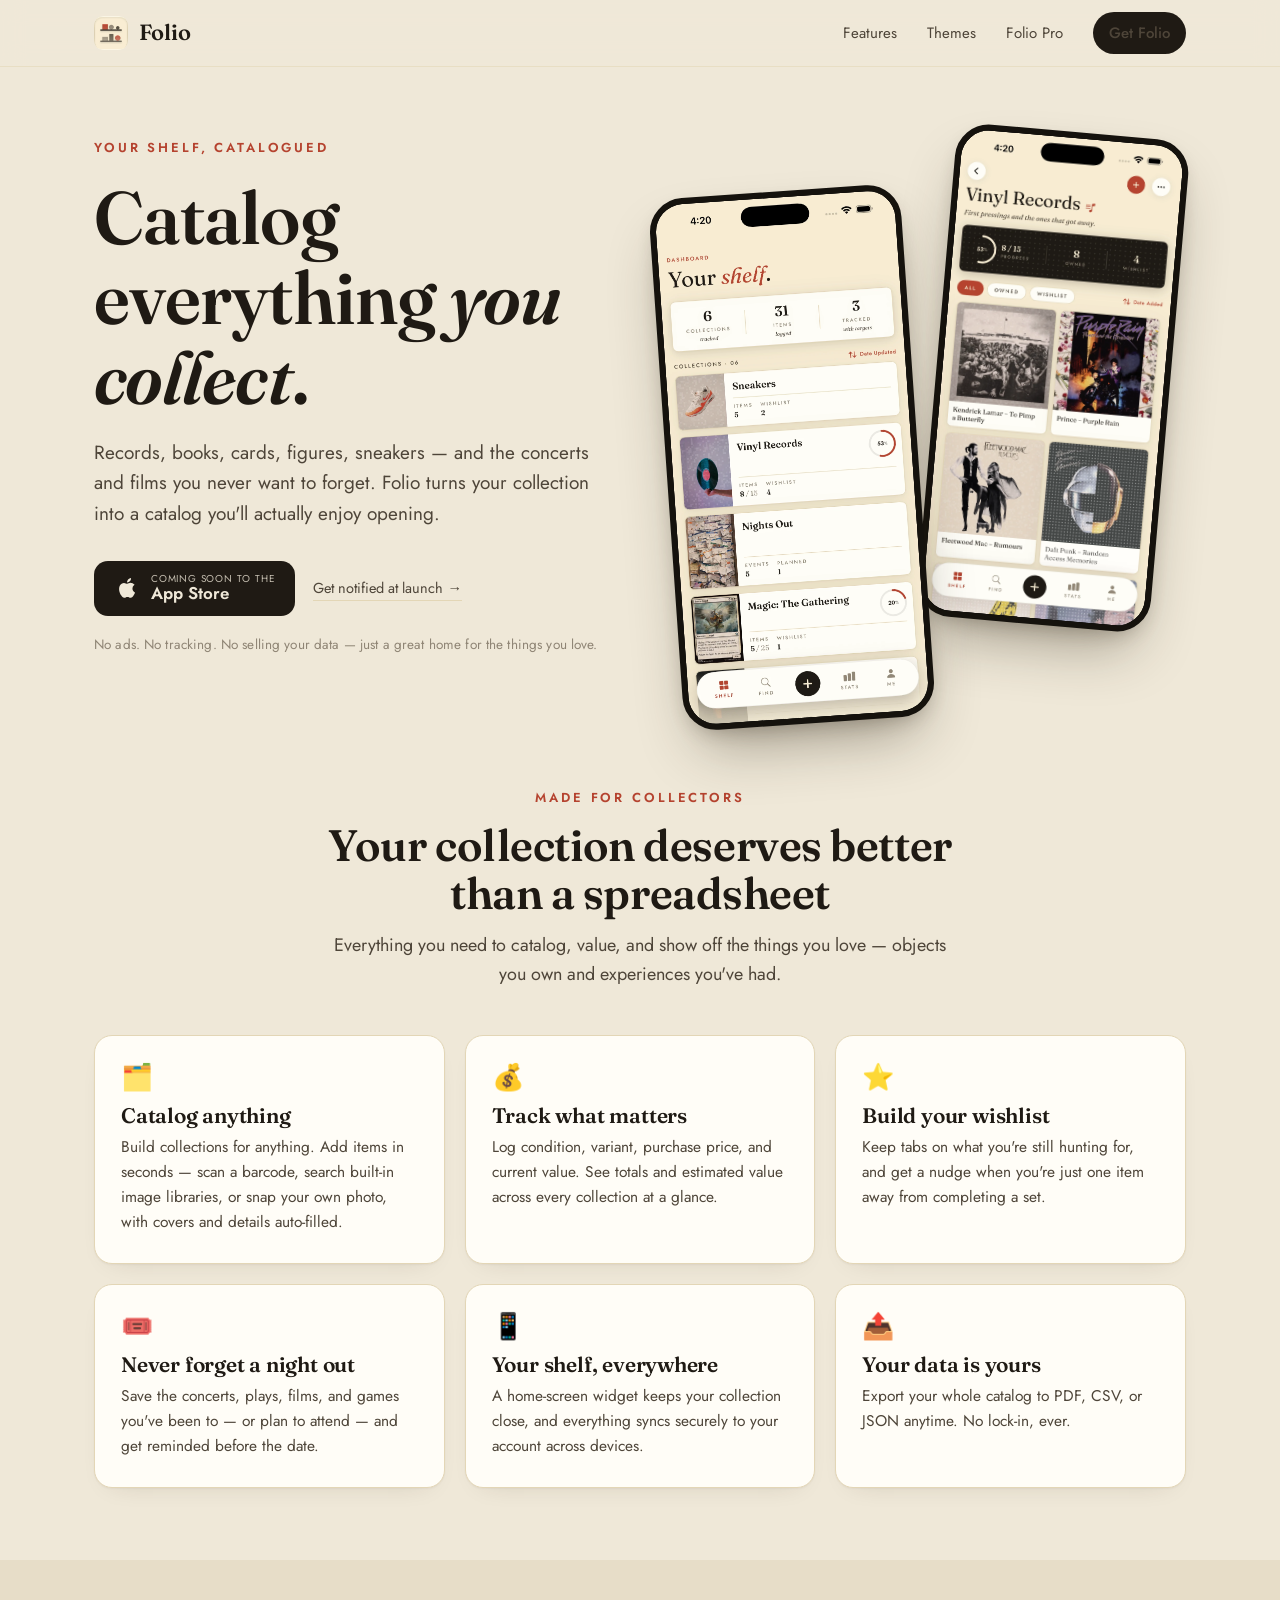
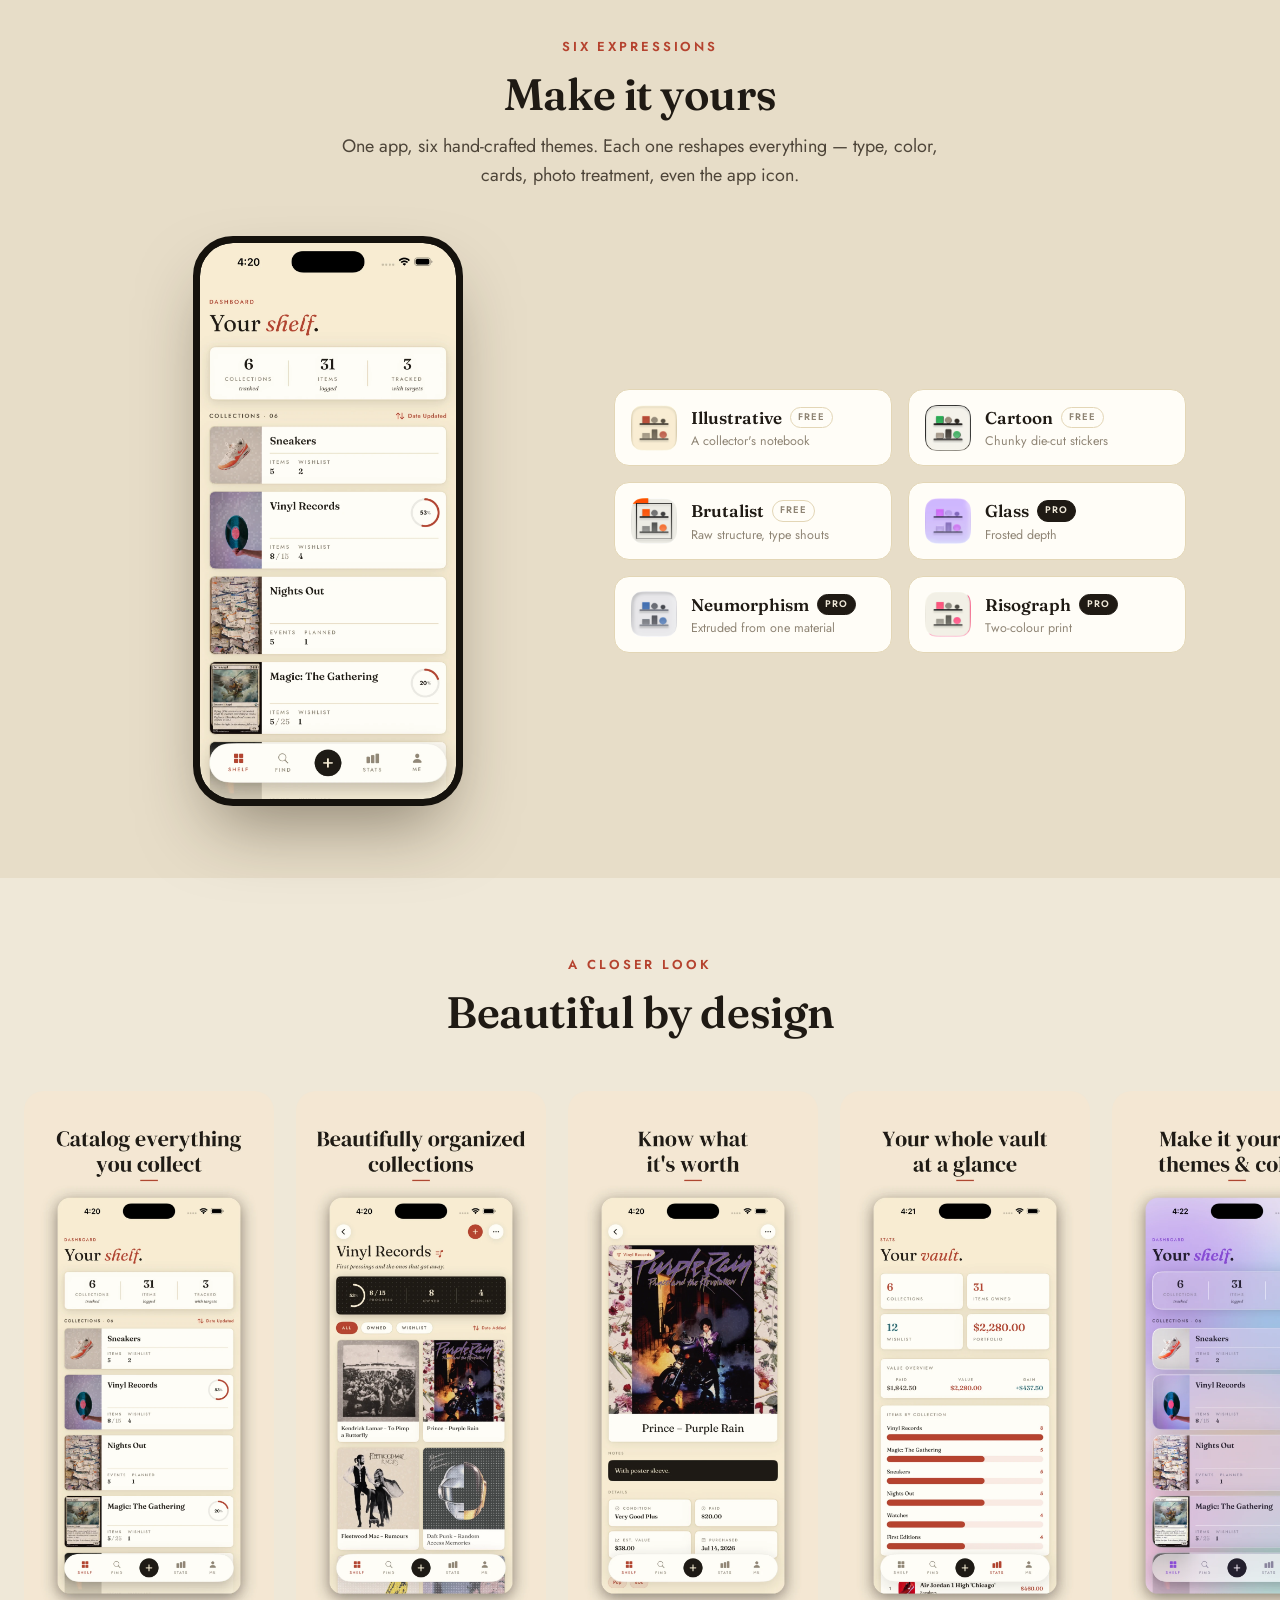
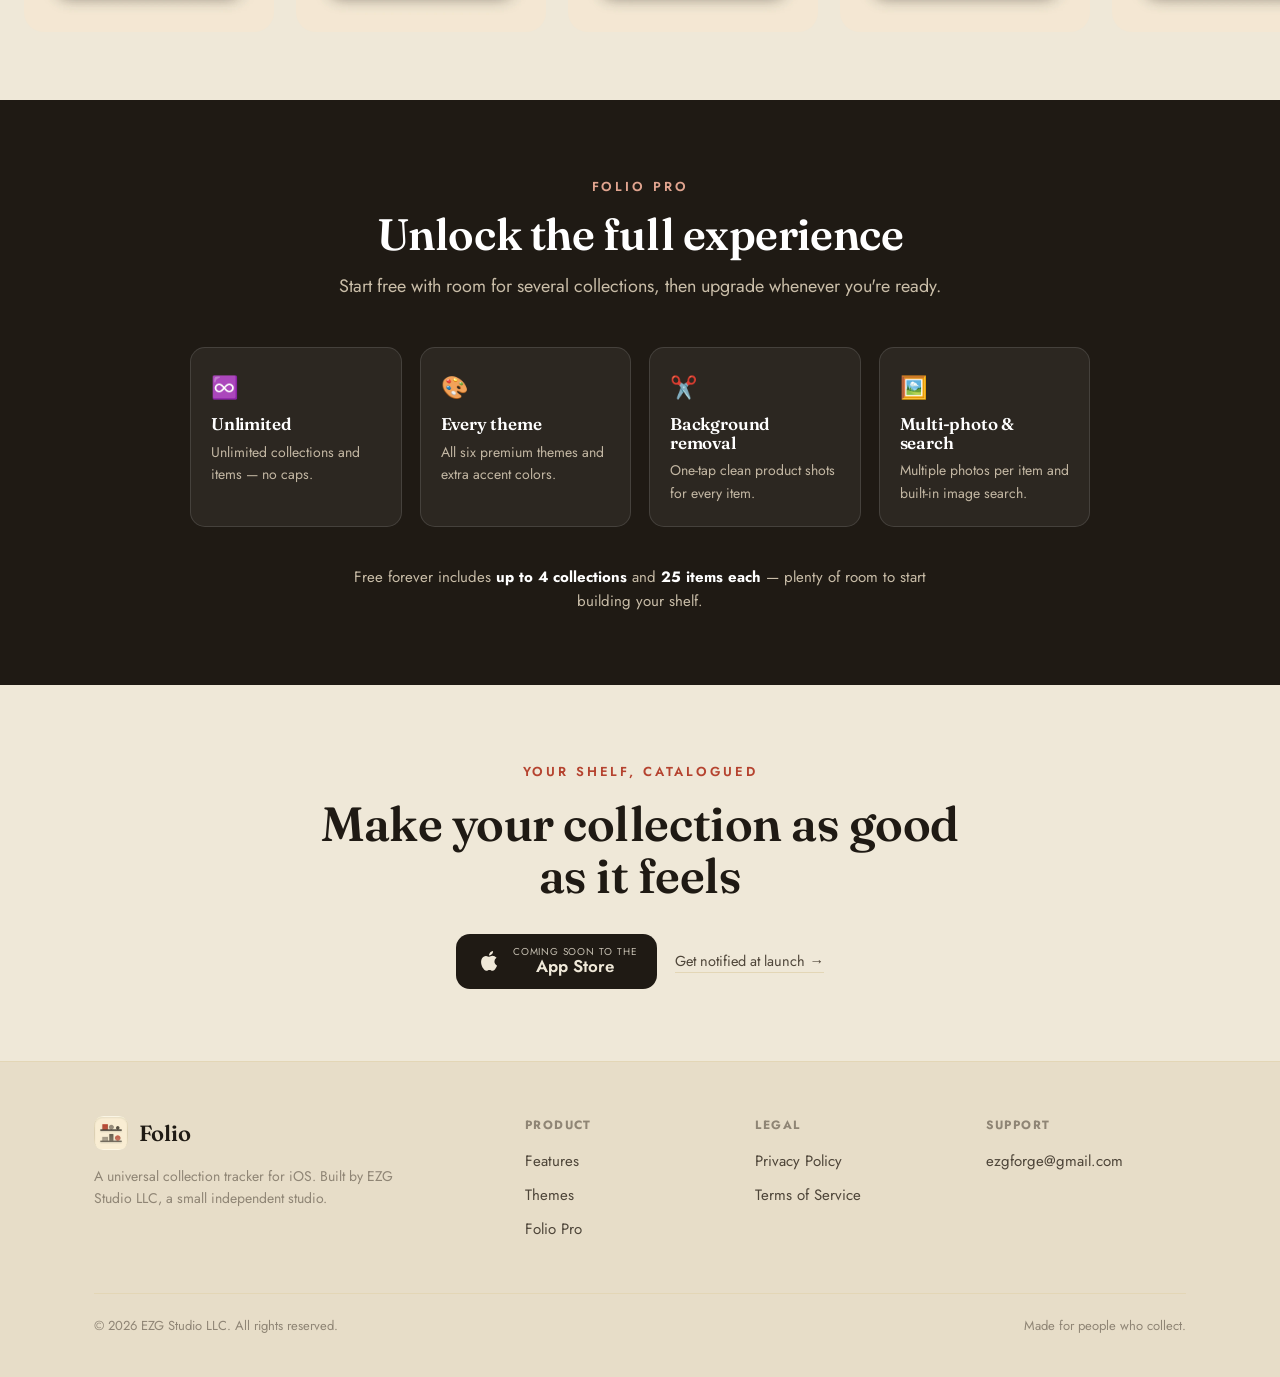
==== folio/index.html @ 806b1336 "Move Folio site into hub under /folio/ Consolidate Folio's landing + legal pages into the studio rep" ====
<!DOCTYPE html>
<html lang="en">
<head>
<meta charset="UTF-8">
<meta name="viewport" content="width=device-width, initial-scale=1.0">
<title>Folio — Catalog everything you collect</title>
<meta name="description" content="Folio is the beautiful way to catalog everything you collect — records, books, cards, figures, sneakers, and the nights out you never want to forget. Track value, build wishlists, and theme your whole shelf.">
<link rel="canonical" href="https://ezgstudio.github.io/folio/">

<!-- Social / Open Graph -->
<meta property="og:type" content="website">
<meta property="og:title" content="Folio — Catalog everything you collect">
<meta property="og:description" content="The beautiful way to catalog everything you collect. Track value, build wishlists, and theme your whole shelf across six hand-crafted looks.">
<meta property="og:image" content="https://ezgstudio.github.io/folio/assets/social.webp">
<meta property="og:url" content="https://ezgstudio.github.io/folio/">
<meta name="twitter:card" content="summary_large_image">

<link rel="apple-touch-icon" href="assets/apple-touch-icon.png">
<link rel="icon" type="image/png" sizes="32x32" href="assets/favicon-32.png">
<link rel="icon" type="image/png" sizes="16x16" href="assets/favicon-16.png">

<link rel="preconnect" href="https://fonts.googleapis.com">
<link rel="preconnect" href="https://fonts.gstatic.com" crossorigin>
<link href="https://fonts.googleapis.com/css2?family=Fraunces:ital,opsz,wght@0,9..144,400..700;1,9..144,400..600&family=Jost:wght@400;500;600&display=swap" rel="stylesheet">

<style>
  :root{
    --bg:#efe8d8;          /* warm paper */
    --bg-deep:#e7ddc8;
    --card:#fffdf7;        /* card surface */
    --ink:#1f1a14;         /* primary text */
    --mid:#4e4539;         /* secondary text */
    --mute:#8f8575;        /* muted labels */
    --line:#e3d6b6;        /* hairlines/borders */
    --rust:#b5432f;        /* signature accent */
    --rust-deep:#95331f;
    --radius:18px;
    --maxw:1140px;
  }
  *{box-sizing:border-box;}
  html{scroll-behavior:smooth;}
  body{
    margin:0; background:var(--bg); color:var(--ink);
    font-family:"Jost","Helvetica Neue",Arial,sans-serif;
    font-size:17px; line-height:1.6; -webkit-font-smoothing:antialiased;
    overflow-x:hidden;
  }
  h1,h2,h3{font-family:"Fraunces",Georgia,serif; font-weight:600; line-height:1.08; letter-spacing:-.01em; margin:0;}
  a{color:inherit;}
  img{max-width:100%; height:auto; display:block;}
  .wrap{max-width:var(--maxw); margin:0 auto; padding:0 24px;}
  .eyebrow{font-size:13px; font-weight:600; letter-spacing:.22em; text-transform:uppercase; color:var(--rust);}
  .serif-i{font-style:italic;}

  /* ---------- Nav ---------- */
  nav{
    position:sticky; top:0; z-index:50;
    background:rgba(239,232,216,.82); backdrop-filter:blur(12px);
    border-bottom:1px solid rgba(227,214,182,.6);
  }
  .nav-in{display:flex; align-items:center; justify-content:space-between; height:66px;}
  .brand{display:flex; align-items:center; gap:11px; font-family:"Fraunces",serif; font-weight:600; font-size:22px; text-decoration:none;}
  .brand img{width:34px; height:34px; border-radius:9px;}
  .nav-links{display:flex; align-items:center; gap:30px;}
  .nav-links a{font-size:15px; text-decoration:none; color:var(--mid); transition:color .15s;}
  .nav-links a:hover{color:var(--ink);}
  .nav-cta{
    font-family:"Jost",sans-serif; font-size:14px; font-weight:500;
    background:var(--ink); color:var(--bg); padding:9px 16px; border-radius:100px;
    text-decoration:none; white-space:nowrap;
  }
  .nav-cta:hover{background:var(--rust);}
  @media(max-width:720px){ .nav-links a:not(.nav-cta){display:none;} }

  /* ---------- Hero ---------- */
  .hero{padding:64px 0 40px; position:relative;}
  .hero-grid{display:grid; grid-template-columns:1fr 1fr; gap:40px; align-items:center;}
  .hero h1{font-size:clamp(44px,6.2vw,74px); margin:18px 0 0;}
  .hero p.lede{font-size:19px; color:var(--mid); max-width:30em; margin:20px 0 0;}
  .cta-row{display:flex; align-items:center; gap:18px; margin-top:32px; flex-wrap:wrap;}
  .store-badge{
    display:inline-flex; align-items:center; gap:11px; text-decoration:none;
    background:var(--ink); color:var(--bg); padding:12px 20px; border-radius:14px;
    transition:transform .15s, background .15s;
  }
  .store-badge:hover{transform:translateY(-2px); background:var(--rust-deep);}
  .store-badge svg{width:26px; height:26px; fill:currentColor;}
  .store-badge .st{display:flex; flex-direction:column; line-height:1.15;}
  .store-badge .st small{font-size:10px; letter-spacing:.08em; text-transform:uppercase; opacity:.8;}
  .store-badge .st b{font-size:17px; font-weight:600; font-family:"Jost",sans-serif;}
  .notify{font-size:14.5px; color:var(--mid); text-decoration:none; border-bottom:1px solid var(--line);}
  .notify:hover{color:var(--rust); border-color:var(--rust);}
  .micro{margin-top:18px; font-size:13.5px; color:var(--mute); letter-spacing:.01em;}

  /* phones */
  .phones{position:relative; height:540px;}
  .phone{
    position:absolute; border-radius:34px; overflow:hidden;
    background:#000; border:6px solid #15120d;
    box-shadow:0 30px 60px -18px rgba(47,37,22,.45), 0 8px 20px -8px rgba(47,37,22,.3);
  }
  .phone img{border-radius:28px;}
  .phone.back{width:234px; right:16px; top:0; transform:rotate(5deg);}
  .phone.front{width:252px; left:6px; top:60px; transform:rotate(-4deg); z-index:2;}
  @media(max-width:860px){
    .hero-grid{grid-template-columns:1fr; gap:10px;}
    .phones{height:500px; margin-top:10px;}
    .phone.back{right:50%; margin-right:-170px;}
    .phone.front{left:50%; margin-left:-150px;}
  }
  @media(max-width:460px){
    .phones{height:430px; transform:scale(.85); transform-origin:top center;}
  }

  /* ---------- Section scaffolding ---------- */
  section{padding:72px 0;}
  .sec-head{max-width:640px; margin:0 auto 46px; text-align:center;}
  .sec-head h2{font-size:clamp(30px,4.2vw,44px); margin-top:12px;}
  .sec-head p{color:var(--mid); font-size:18px; margin:14px 0 0;}

  /* feature grid */
  .features{display:grid; grid-template-columns:repeat(3,1fr); gap:20px;}
  .feat{background:var(--card); border:1px solid var(--line); border-radius:var(--radius); padding:28px 26px;
        box-shadow:0 1px 2px rgba(47,37,22,.04), 0 10px 26px -18px rgba(47,37,22,.2);}
  .feat .ico{font-size:26px; line-height:1; margin-bottom:14px;}
  .feat h3{font-size:21px;}
  .feat p{font-size:15.5px; color:var(--mid); margin:9px 0 0;}
  @media(max-width:860px){ .features{grid-template-columns:1fr 1fr;} }
  @media(max-width:560px){ .features{grid-template-columns:1fr;} }

  /* themes section */
  .themes{background:var(--bg-deep);}
  .themes-in{display:grid; grid-template-columns:0.9fr 1.1fr; gap:52px; align-items:center;}
  .video-phone{
    width:270px; margin:0 auto; border-radius:40px; overflow:hidden;
    background:#000; border:7px solid #15120d;
    box-shadow:0 34px 70px -20px rgba(47,37,22,.5);
  }
  .video-phone video{width:100%; display:block; border-radius:33px;}
  .theme-list{display:grid; grid-template-columns:1fr 1fr; gap:16px;}
  .theme-chip{display:flex; align-items:center; gap:14px; background:var(--card);
    border:1px solid var(--line); border-radius:15px; padding:14px 16px;}
  .theme-chip img{width:46px; height:46px; border-radius:11px; flex:none;}
  .theme-chip .tc-name{font-family:"Fraunces",serif; font-weight:600; font-size:17px; display:flex; align-items:center; gap:8px;}
  .theme-chip .tier{font-family:"Jost",sans-serif; font-size:9.5px; letter-spacing:.1em; text-transform:uppercase;
    padding:2px 7px; border-radius:100px; border:1px solid var(--line); color:var(--mute);}
  .theme-chip .tier.pro{background:var(--ink); color:var(--bg); border-color:var(--ink);}
  .theme-chip .tc-sub{font-size:12.5px; color:var(--mute);}
  @media(max-width:860px){ .themes-in{grid-template-columns:1fr; gap:36px;} .theme-list{max-width:520px; margin:0 auto;} }
  @media(max-width:480px){ .theme-list{grid-template-columns:1fr;} }

  /* gallery */
  .gallery{display:flex; gap:22px; overflow-x:auto; padding:8px 24px 28px;
    scroll-snap-type:x mandatory; -webkit-overflow-scrolling:touch;}
  .gallery::-webkit-scrollbar{height:8px;}
  .gallery::-webkit-scrollbar-thumb{background:var(--line); border-radius:100px;}
  .gshot{flex:0 0 auto; width:250px; scroll-snap-align:center; border-radius:20px; overflow:hidden;}
  .gshot img{width:100%;}

  /* pro */
  .pro{background:var(--ink); color:#f3ecdd;}
  .pro .sec-head h2{color:#fff;}
  .pro .sec-head p{color:#c9bda8;}
  .pro-grid{display:grid; grid-template-columns:repeat(4,1fr); gap:18px; max-width:900px; margin:0 auto;}
  .pro-item{background:rgba(255,255,255,.06); border:1px solid rgba(255,255,255,.12); border-radius:15px; padding:22px 20px;}
  .pro-item .ico{font-size:22px; margin-bottom:10px;}
  .pro-item h3{font-size:17px; color:#fff;}
  .pro-item p{font-size:14px; color:#c3b7a3; margin:7px 0 0;}
  .pro-note{text-align:center; margin:38px auto 0; max-width:40em; color:#c9bda8; font-size:15px;}
  .pro-note b{color:#fff;}
  @media(max-width:860px){ .pro-grid{grid-template-columns:1fr 1fr;} }
  @media(max-width:460px){ .pro-grid{grid-template-columns:1fr;} }

  /* final cta */
  .final{text-align:center;}
  .final h2{font-size:clamp(30px,4.6vw,48px); max-width:14em; margin:0 auto;}
  .final .cta-row{justify-content:center;}

  /* footer */
  footer{background:var(--bg-deep); border-top:1px solid var(--line); padding:54px 0 40px;}
  .foot-grid{display:grid; grid-template-columns:2fr 1fr 1fr 1fr; gap:30px;}
  .foot-brand .brand{margin-bottom:12px;}
  .foot-brand p{font-size:14px; color:var(--mute); max-width:24em;}
  .foot-col h4{font-family:"Jost",sans-serif; font-size:12px; letter-spacing:.12em; text-transform:uppercase; color:var(--mute); margin:0 0 14px;}
  .foot-col a{display:block; font-size:15px; color:var(--mid); text-decoration:none; margin-bottom:10px;}
  .foot-col a:hover{color:var(--rust);}
  .foot-bottom{margin-top:42px; padding-top:22px; border-top:1px solid var(--line);
    display:flex; justify-content:space-between; gap:14px; flex-wrap:wrap; font-size:13px; color:var(--mute);}
  @media(max-width:760px){ .foot-grid{grid-template-columns:1fr 1fr;} .foot-brand{grid-column:1/-1;} }
</style>
</head>
<body>

<nav>
  <div class="wrap nav-in">
    <a class="brand" href="/folio/">
      <img src="assets/icon.webp" alt="Folio app icon" width="34" height="34">
      Folio
    </a>
    <div class="nav-links">
      <a href="#features">Features</a>
      <a href="#themes">Themes</a>
      <a href="#pro">Folio Pro</a>
      <!-- Swap href to the App Store URL at launch -->
      <a class="nav-cta" href="#get">Get Folio</a>
    </div>
  </div>
</nav>

<!-- ============ HERO ============ -->
<header class="hero">
  <div class="wrap hero-grid">
    <div class="hero-copy">
      <span class="eyebrow">Your shelf, catalogued</span>
      <h1>Catalog everything <span class="serif-i">you collect</span>.</h1>
      <p class="lede">Records, books, cards, figures, sneakers — and the concerts and films
        you never want to forget. Folio turns your collection into a catalog you'll
        actually enjoy opening.</p>
      <div class="cta-row" id="get">
        <!-- At launch, change href="#get" to your App Store URL and remove the "coming soon" copy -->
        <a class="store-badge" href="#get" aria-label="Coming soon to the App Store">
          <svg viewBox="0 0 24 24" aria-hidden="true"><path d="M17.05 12.54c-.02-2.3 1.88-3.4 1.96-3.46-1.07-1.56-2.73-1.78-3.32-1.8-1.41-.14-2.76.83-3.48.83-.72 0-1.82-.81-3-.79-1.54.02-2.96.9-3.75 2.28-1.6 2.78-.41 6.89 1.15 9.14.76 1.1 1.67 2.34 2.86 2.3 1.15-.05 1.58-.74 2.97-.74 1.38 0 1.77.74 2.98.72 1.23-.02 2.01-1.12 2.76-2.23.87-1.28 1.23-2.52 1.25-2.58-.03-.01-2.4-.92-2.42-3.64zM14.77 5.6c.64-.78 1.07-1.85.95-2.93-.92.04-2.03.61-2.69 1.38-.59.69-1.11 1.79-.97 2.84 1.02.08 2.07-.52 2.71-1.29z"/></svg>
          <span class="st"><small>Coming soon to the</small><b>App Store</b></span>
        </a>
        <a class="notify" href="mailto:ezgforge@gmail.com?subject=Notify%20me%20about%20Folio">Get notified at launch →</a>
      </div>
      <p class="micro">No ads. No tracking. No selling your data — just a great home for the things you love.</p>
    </div>
    <div class="phones">
      <div class="phone back"><img src="assets/hero-grid.webp" alt="Folio collection grid showing vinyl records" loading="eager" width="921" height="2000"></div>
      <div class="phone front"><img src="assets/hero-dashboard.webp" alt="Folio dashboard showing your shelf of collections" loading="eager" width="921" height="2000"></div>
    </div>
  </div>
</header>

<!-- ============ FEATURES ============ -->
<section id="features">
  <div class="wrap">
    <div class="sec-head">
      <span class="eyebrow">Made for collectors</span>
      <h2>Your collection deserves better than a spreadsheet</h2>
      <p>Everything you need to catalog, value, and show off the things you love — objects you own and experiences you've had.</p>
    </div>
    <div class="features">
      <div class="feat">
        <div class="ico">🗂️</div>
        <h3>Catalog anything</h3>
        <p>Build collections for anything. Add items in seconds — scan a barcode, search built-in image libraries, or snap your own photo, with covers and details auto-filled.</p>
      </div>
      <div class="feat">
        <div class="ico">💰</div>
        <h3>Track what matters</h3>
        <p>Log condition, variant, purchase price, and current value. See totals and estimated value across every collection at a glance.</p>
      </div>
      <div class="feat">
        <div class="ico">⭐</div>
        <h3>Build your wishlist</h3>
        <p>Keep tabs on what you're still hunting for, and get a nudge when you're just one item away from completing a set.</p>
      </div>
      <div class="feat">
        <div class="ico">🎟️</div>
        <h3>Never forget a night out</h3>
        <p>Save the concerts, plays, films, and games you've been to — or plan to attend — and get reminded before the date.</p>
      </div>
      <div class="feat">
        <div class="ico">📱</div>
        <h3>Your shelf, everywhere</h3>
        <p>A home-screen widget keeps your collection close, and everything syncs securely to your account across devices.</p>
      </div>
      <div class="feat">
        <div class="ico">📤</div>
        <h3>Your data is yours</h3>
        <p>Export your whole catalog to PDF, CSV, or JSON anytime. No lock-in, ever.</p>
      </div>
    </div>
  </div>
</section>

<!-- ============ THEMES ============ -->
<section id="themes" class="themes">
  <div class="wrap">
    <div class="sec-head">
      <span class="eyebrow">Six expressions</span>
      <h2>Make it yours</h2>
      <p>One app, six hand-crafted themes. Each one reshapes everything — type, color, cards, photo treatment, even the app icon.</p>
    </div>
    <div class="themes-in">
      <div class="video-phone">
        <video src="assets/folio-preview.mp4" autoplay muted loop playsinline poster="assets/hero-dashboard.webp" aria-label="Folio shifting through its six themes"></video>
      </div>
      <div class="theme-list">
        <div class="theme-chip">
          <img src="assets/theme-illustrative.webp" alt="Illustrative theme icon">
          <div><div class="tc-name">Illustrative <span class="tier">Free</span></div><div class="tc-sub">A collector's notebook</div></div>
        </div>
        <div class="theme-chip">
          <img src="assets/theme-cartoon.webp" alt="Cartoon Sticker theme icon">
          <div><div class="tc-name">Cartoon <span class="tier">Free</span></div><div class="tc-sub">Chunky die-cut stickers</div></div>
        </div>
        <div class="theme-chip">
          <img src="assets/theme-brutalist.webp" alt="Brutalist theme icon">
          <div><div class="tc-name">Brutalist <span class="tier">Free</span></div><div class="tc-sub">Raw structure, type shouts</div></div>
        </div>
        <div class="theme-chip">
          <img src="assets/theme-glass.webp" alt="Glassmorphism theme icon">
          <div><div class="tc-name">Glass <span class="tier pro">Pro</span></div><div class="tc-sub">Frosted depth</div></div>
        </div>
        <div class="theme-chip">
          <img src="assets/theme-neu.webp" alt="Neumorphism theme icon">
          <div><div class="tc-name">Neumorphism <span class="tier pro">Pro</span></div><div class="tc-sub">Extruded from one material</div></div>
        </div>
        <div class="theme-chip">
          <img src="assets/theme-riso.webp" alt="Risograph theme icon">
          <div><div class="tc-name">Risograph <span class="tier pro">Pro</span></div><div class="tc-sub">Two-colour print</div></div>
        </div>
      </div>
    </div>
  </div>
</section>

<!-- ============ GALLERY ============ -->
<section style="padding-bottom:40px;">
  <div class="wrap">
    <div class="sec-head">
      <span class="eyebrow">A closer look</span>
      <h2>Beautiful by design</h2>
    </div>
  </div>
  <div class="gallery">
    <div class="gshot"><img src="assets/shot-catalog.webp" alt="Catalog everything you collect — the Folio dashboard" loading="lazy" width="924" height="2000"></div>
    <div class="gshot"><img src="assets/shot-collections.webp" alt="Beautifully organized collections of vinyl records" loading="lazy" width="924" height="2000"></div>
    <div class="gshot"><img src="assets/shot-worth.webp" alt="Know what it's worth — item detail with value" loading="lazy" width="924" height="2000"></div>
    <div class="gshot"><img src="assets/shot-vault.webp" alt="Your whole vault at a glance — portfolio stats" loading="lazy" width="924" height="2000"></div>
    <div class="gshot"><img src="assets/shot-themes.webp" alt="Make it yours — themes and colors" loading="lazy" width="924" height="2000"></div>
    <div class="gshot"><img src="assets/shot-nights.webp" alt="Never forget a night out — experiences collection" loading="lazy" width="924" height="2000"></div>
  </div>
</section>

<!-- ============ PRO ============ -->
<section id="pro" class="pro">
  <div class="wrap">
    <div class="sec-head">
      <span class="eyebrow" style="color:#e0a48f;">Folio Pro</span>
      <h2>Unlock the full experience</h2>
      <p>Start free with room for several collections, then upgrade whenever you're ready.</p>
    </div>
    <div class="pro-grid">
      <div class="pro-item"><div class="ico">♾️</div><h3>Unlimited</h3><p>Unlimited collections and items — no caps.</p></div>
      <div class="pro-item"><div class="ico">🎨</div><h3>Every theme</h3><p>All six premium themes and extra accent colors.</p></div>
      <div class="pro-item"><div class="ico">✂️</div><h3>Background removal</h3><p>One-tap clean product shots for every item.</p></div>
      <div class="pro-item"><div class="ico">🖼️</div><h3>Multi-photo &amp; search</h3><p>Multiple photos per item and built-in image search.</p></div>
    </div>
    <p class="pro-note">Free forever includes <b>up to 4 collections</b> and <b>25 items each</b> — plenty of room to start building your shelf.</p>
  </div>
</section>

<!-- ============ FINAL CTA ============ -->
<section class="final">
  <div class="wrap">
    <span class="eyebrow">Your shelf, catalogued</span>
    <h2 style="margin-top:14px;">Make your collection as good as it feels</h2>
    <div class="cta-row">
      <a class="store-badge" href="#get" aria-label="Coming soon to the App Store">
        <svg viewBox="0 0 24 24" aria-hidden="true"><path d="M17.05 12.54c-.02-2.3 1.88-3.4 1.96-3.46-1.07-1.56-2.73-1.78-3.32-1.8-1.41-.14-2.76.83-3.48.83-.72 0-1.82-.81-3-.79-1.54.02-2.96.9-3.75 2.28-1.6 2.78-.41 6.89 1.15 9.14.76 1.1 1.67 2.34 2.86 2.3 1.15-.05 1.58-.74 2.97-.74 1.38 0 1.77.74 2.98.72 1.23-.02 2.01-1.12 2.76-2.23.87-1.28 1.23-2.52 1.25-2.58-.03-.01-2.4-.92-2.42-3.64zM14.77 5.6c.64-.78 1.07-1.85.95-2.93-.92.04-2.03.61-2.69 1.38-.59.69-1.11 1.79-.97 2.84 1.02.08 2.07-.52 2.71-1.29z"/></svg>
        <span class="st"><small>Coming soon to the</small><b>App Store</b></span>
      </a>
      <a class="notify" href="mailto:ezgforge@gmail.com?subject=Notify%20me%20about%20Folio">Get notified at launch →</a>
    </div>
  </div>
</section>

<!-- ============ FOOTER ============ -->
<footer>
  <div class="wrap">
    <div class="foot-grid">
      <div class="foot-brand">
        <a class="brand" href="/folio/"><img src="assets/icon.webp" alt="Folio app icon" width="34" height="34">Folio</a>
        <p>A universal collection tracker for iOS. Built by EZG Studio LLC, a small independent studio.</p>
      </div>
      <div class="foot-col">
        <h4>Product</h4>
        <a href="#features">Features</a>
        <a href="#themes">Themes</a>
        <a href="#pro">Folio Pro</a>
      </div>
      <div class="foot-col">
        <h4>Legal</h4>
        <a href="privacy.html">Privacy Policy</a>
        <a href="terms.html">Terms of Service</a>
      </div>
      <div class="foot-col">
        <h4>Support</h4>
        <a href="mailto:ezgforge@gmail.com">ezgforge@gmail.com</a>
      </div>
    </div>
    <div class="foot-bottom">
      <span>© 2026 EZG Studio LLC. All rights reserved.</span>
      <span>Made for people who collect.</span>
    </div>
  </div>
</footer>

</body>
</html>
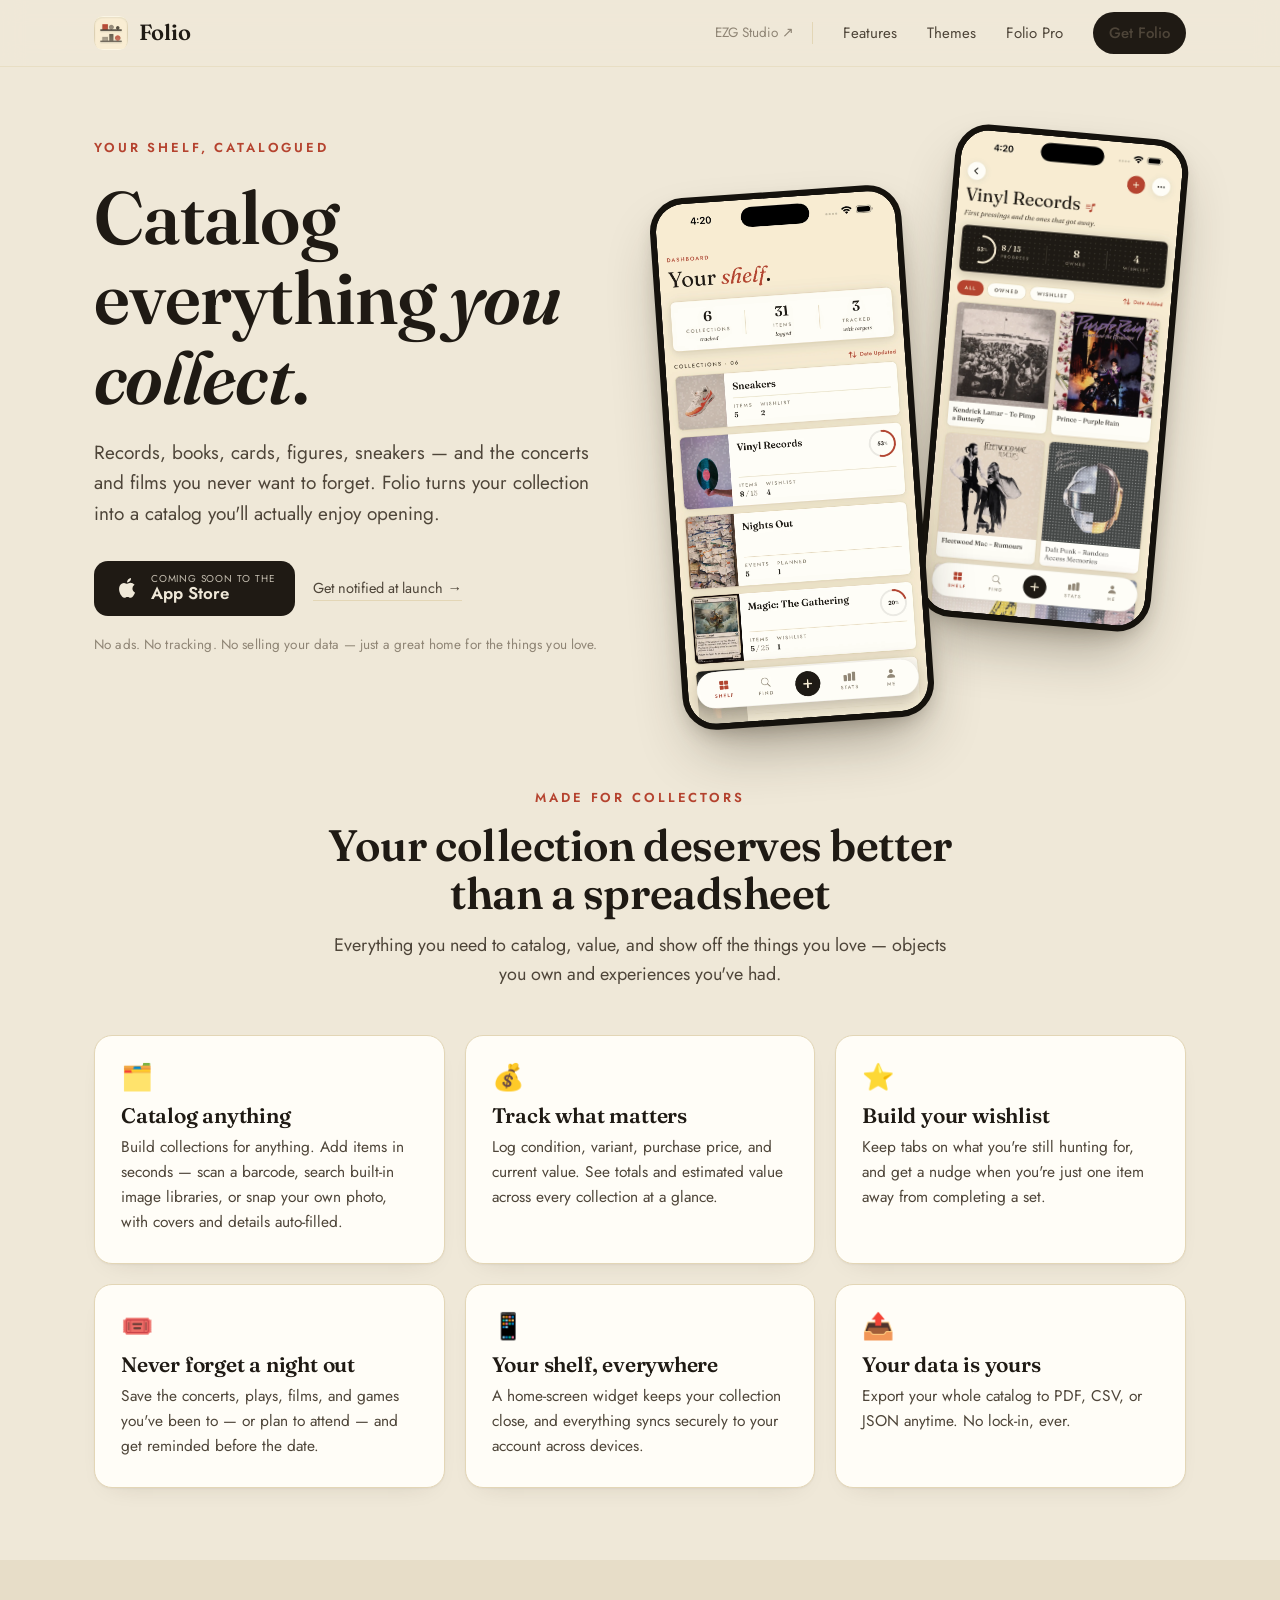
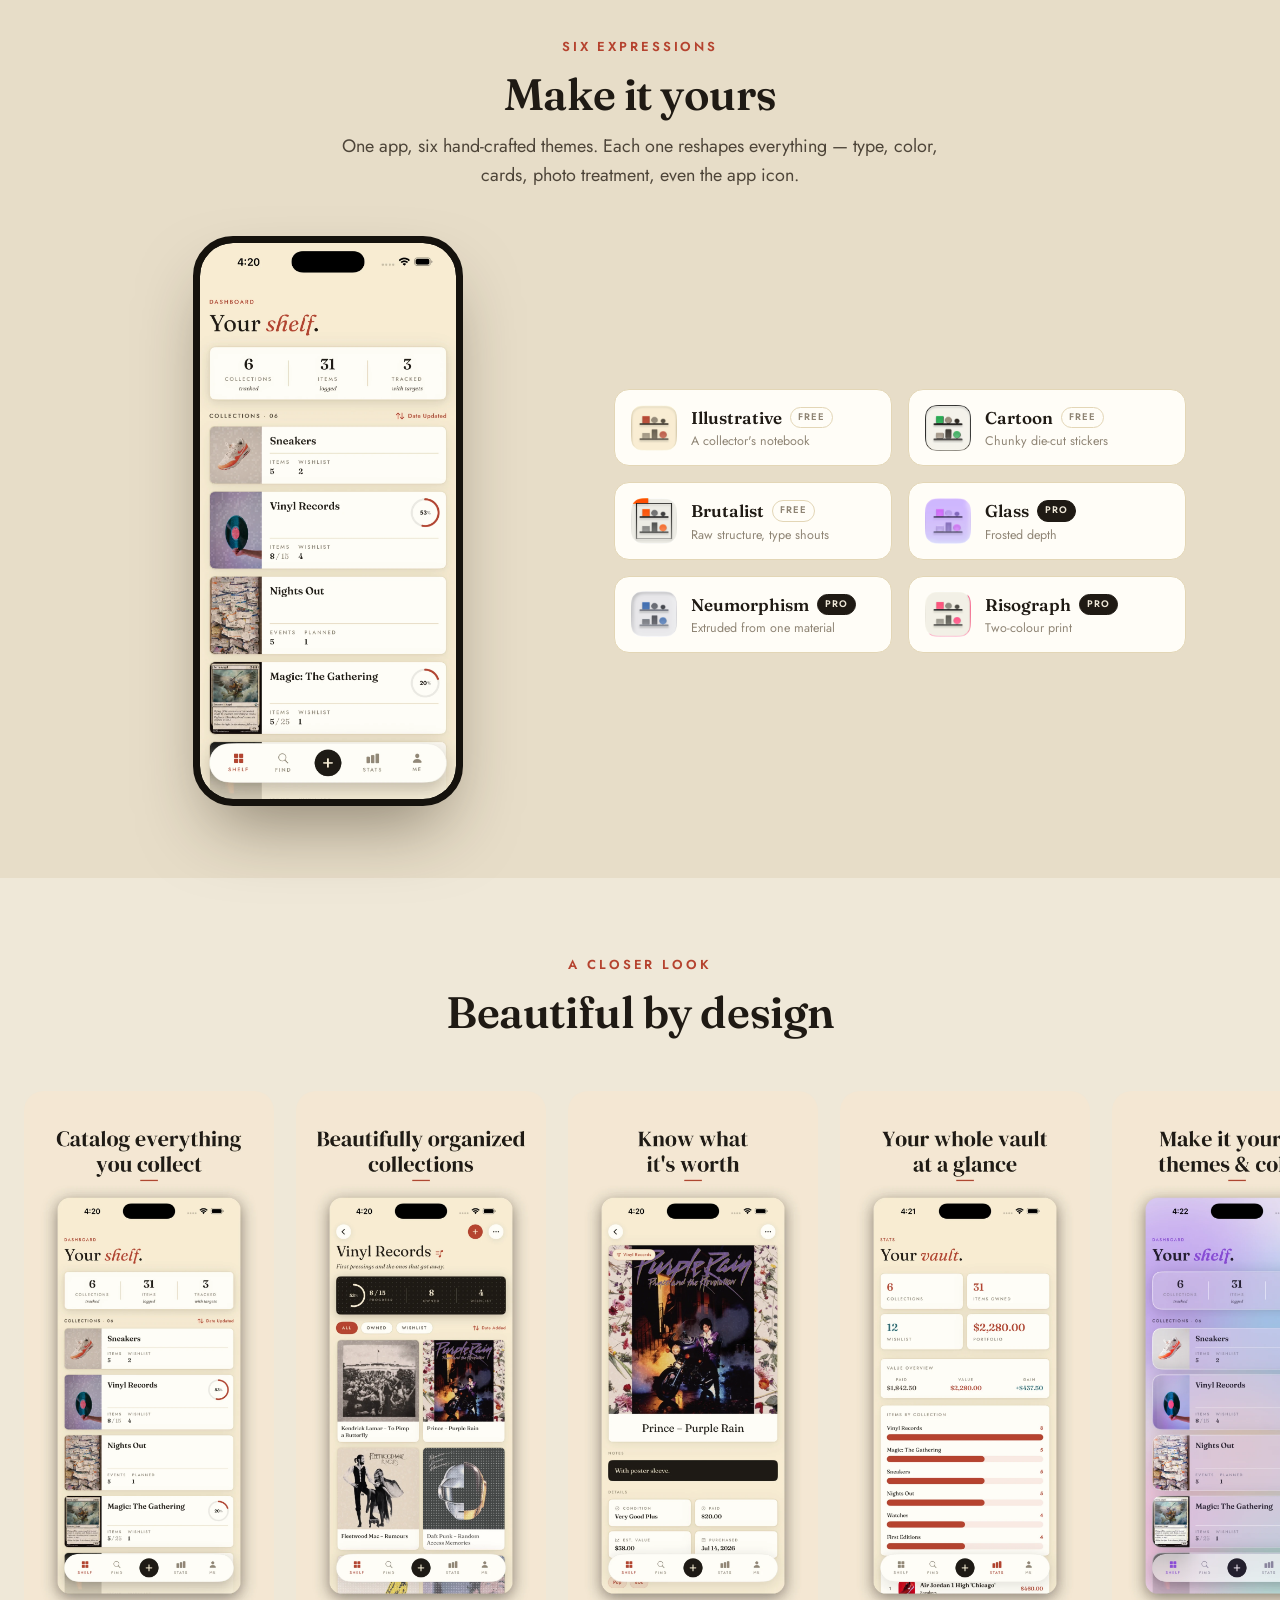
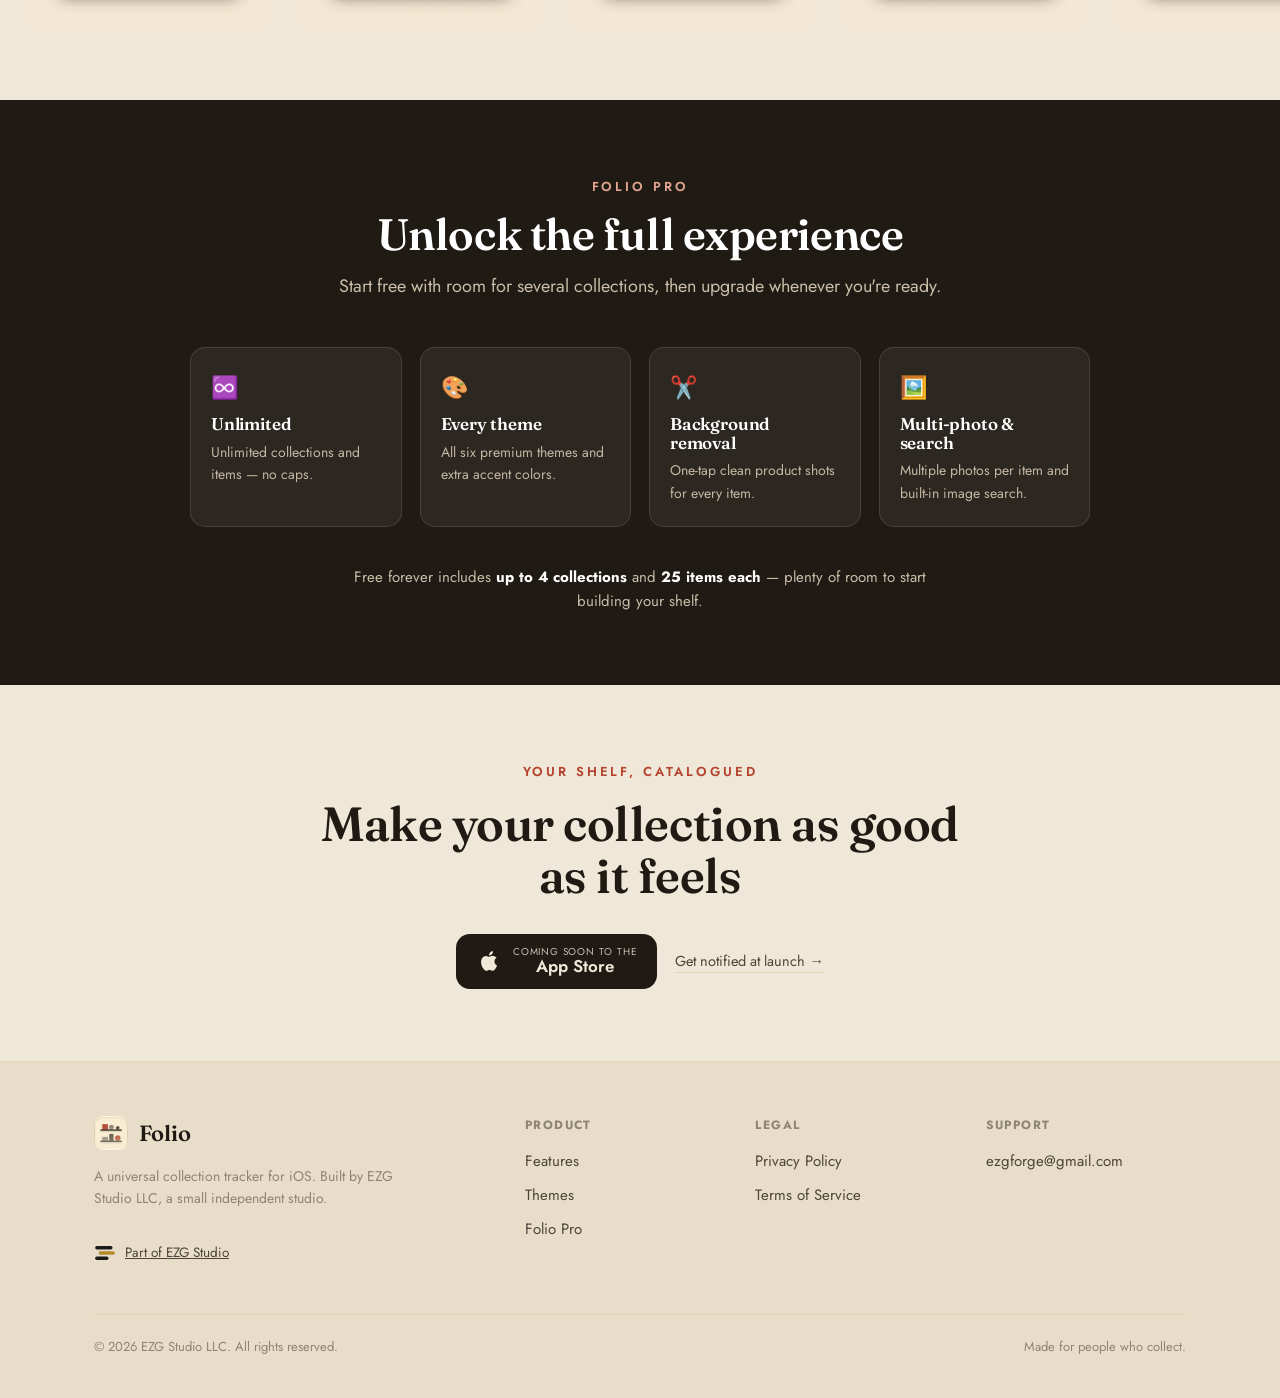
==== commit ae98b5e0: "Add EZG Studio backlinks to Folio page (nav + footer) Co-Authored-By: Claude Opus 4.8 <noreply@anthr" ====
--- a/folio/index.html
+++ b/folio/index.html
@@ -187,6 +187,11 @@
   .foot-bottom{margin-top:42px; padding-top:22px; border-top:1px solid var(--line);
     display:flex; justify-content:space-between; gap:14px; flex-wrap:wrap; font-size:13px; color:var(--mute);}
   @media(max-width:760px){ .foot-grid{grid-template-columns:1fr 1fr;} .foot-brand{grid-column:1/-1;} }
+  .nav-links a.to-studio{display:inline-flex; align-items:center; gap:6px; color:var(--mute); font-size:13.5px; padding-right:18px; border-right:1px solid var(--line);}
+  .nav-links a.to-studio:hover{color:var(--ink);}
+  .ezg-back{display:inline-flex; align-items:center; gap:9px; margin-top:18px; font-size:13.5px; color:var(--mid); border:none;}
+  .ezg-back:hover{color:var(--rust);}
+  .ezg-back svg{width:22px; height:22px;}
 </style>
 </head>
 <body>
@@ -198,6 +203,7 @@
       Folio
     </a>
     <div class="nav-links">
+      <a href="/" class="to-studio">EZG Studio ↗</a>
       <a href="#features">Features</a>
       <a href="#themes">Themes</a>
       <a href="#pro">Folio Pro</a>
@@ -376,6 +382,10 @@
       <div class="foot-brand">
         <a class="brand" href="/folio/"><img src="assets/icon.webp" alt="Folio app icon" width="34" height="34">Folio</a>
         <p>A universal collection tracker for iOS. Built by EZG Studio LLC, a small independent studio.</p>
+        <a class="ezg-back" href="/">
+          <svg viewBox="0 0 38 38" aria-hidden="true"><rect x="2" y="7" width="30" height="6" rx="3" fill="#1A1B18"/><rect x="8" y="16" width="28" height="6" rx="3" fill="#B58A2B"/><rect x="2" y="25" width="23" height="6" rx="3" fill="#1A1B18"/></svg>
+          Part of EZG Studio
+        </a>
       </div>
       <div class="foot-col">
         <h4>Product</h4>
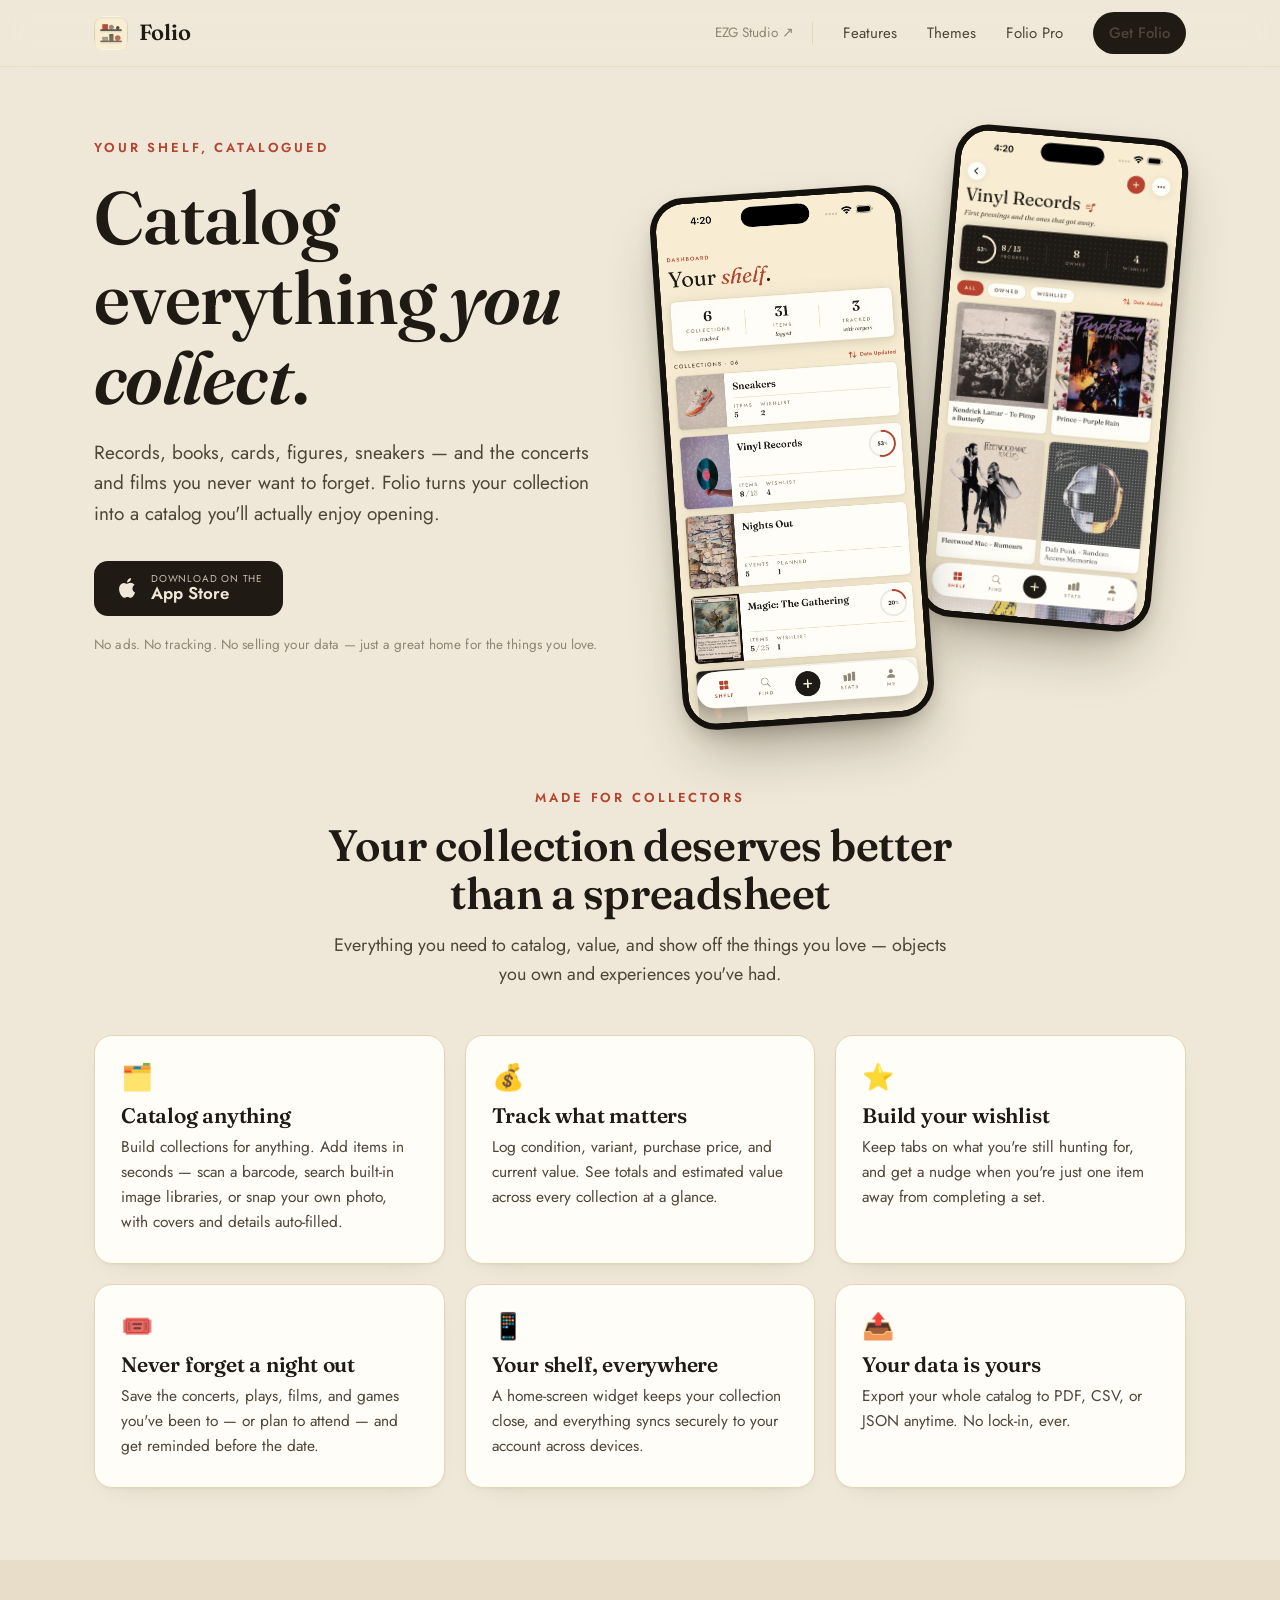
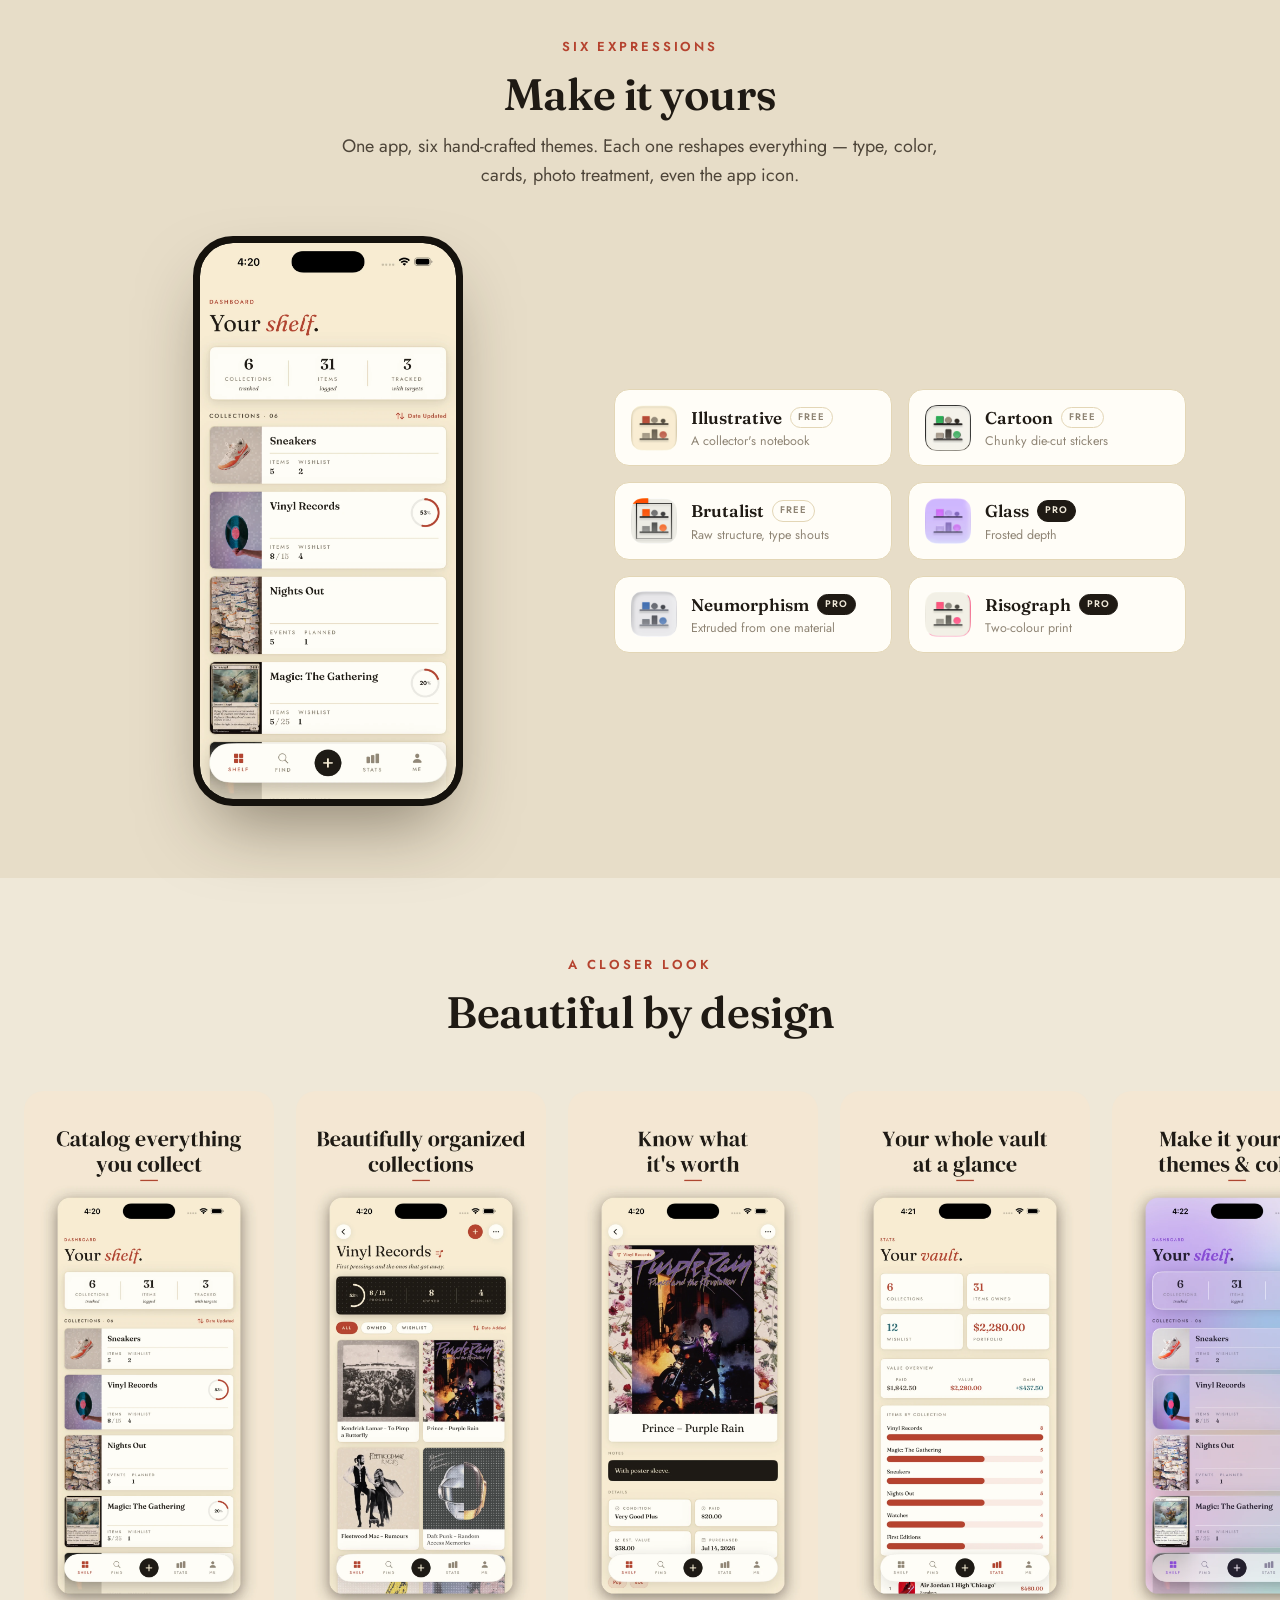
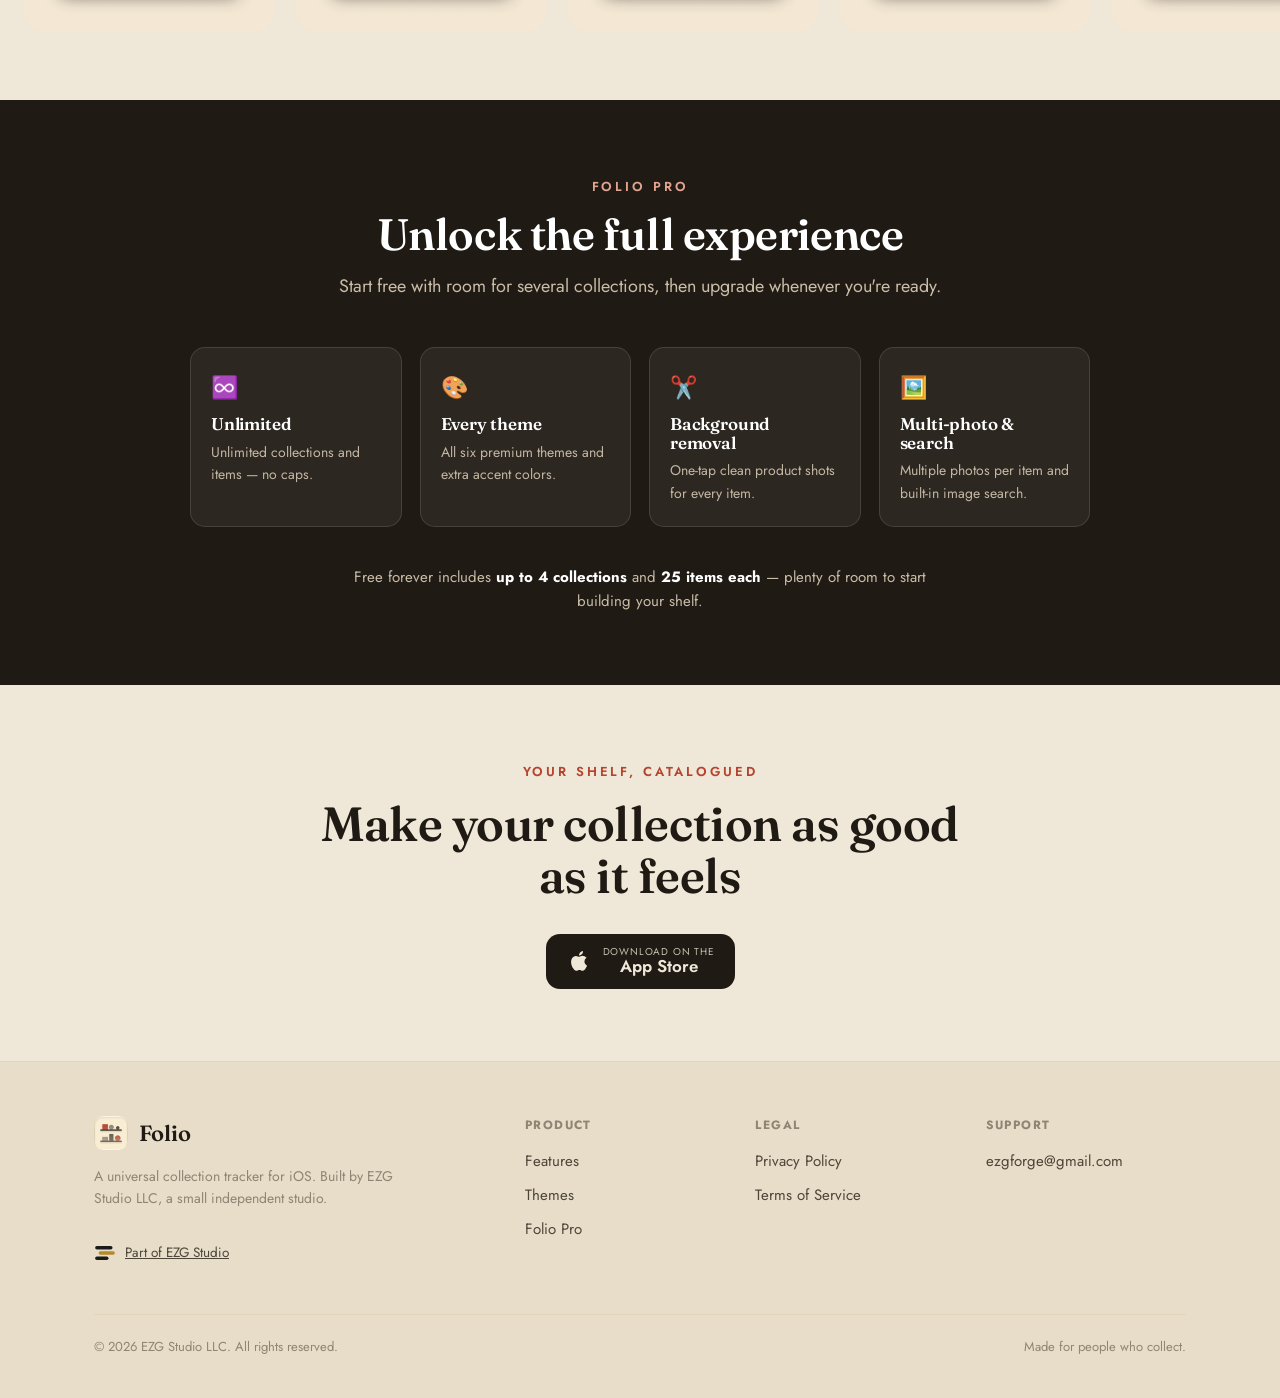
==== commit a147b9ca: "Folio: link the live App Store listing The app is live, so the Folio site's three CTAs (nav "Get Fol" ====
--- a/folio/index.html
+++ b/folio/index.html
@@ -88,8 +88,6 @@
   .store-badge .st{display:flex; flex-direction:column; line-height:1.15;}
   .store-badge .st small{font-size:10px; letter-spacing:.08em; text-transform:uppercase; opacity:.8;}
   .store-badge .st b{font-size:17px; font-weight:600; font-family:"Jost",sans-serif;}
-  .notify{font-size:14.5px; color:var(--mid); text-decoration:none; border-bottom:1px solid var(--line);}
-  .notify:hover{color:var(--rust); border-color:var(--rust);}
   .micro{margin-top:18px; font-size:13.5px; color:var(--mute); letter-spacing:.01em;}
 
   /* phones */
@@ -207,8 +205,7 @@
       <a href="#features">Features</a>
       <a href="#themes">Themes</a>
       <a href="#pro">Folio Pro</a>
-      <!-- Swap href to the App Store URL at launch -->
-      <a class="nav-cta" href="#get">Get Folio</a>
+      <a class="nav-cta" href="https://apps.apple.com/us/app/folio-collection-tracker/id6811679127" target="_blank" rel="noopener">Get Folio</a>
     </div>
   </div>
 </nav>
@@ -223,12 +220,10 @@
         you never want to forget. Folio turns your collection into a catalog you'll
         actually enjoy opening.</p>
       <div class="cta-row" id="get">
-        <!-- At launch, change href="#get" to your App Store URL and remove the "coming soon" copy -->
-        <a class="store-badge" href="#get" aria-label="Coming soon to the App Store">
+        <a class="store-badge" href="https://apps.apple.com/us/app/folio-collection-tracker/id6811679127" target="_blank" rel="noopener" aria-label="Download Folio on the App Store">
           <svg viewBox="0 0 24 24" aria-hidden="true"><path d="M17.05 12.54c-.02-2.3 1.88-3.4 1.96-3.46-1.07-1.56-2.73-1.78-3.32-1.8-1.41-.14-2.76.83-3.48.83-.72 0-1.82-.81-3-.79-1.54.02-2.96.9-3.75 2.28-1.6 2.78-.41 6.89 1.15 9.14.76 1.1 1.67 2.34 2.86 2.3 1.15-.05 1.58-.74 2.97-.74 1.38 0 1.77.74 2.98.72 1.23-.02 2.01-1.12 2.76-2.23.87-1.28 1.23-2.52 1.25-2.58-.03-.01-2.4-.92-2.42-3.64zM14.77 5.6c.64-.78 1.07-1.85.95-2.93-.92.04-2.03.61-2.69 1.38-.59.69-1.11 1.79-.97 2.84 1.02.08 2.07-.52 2.71-1.29z"/></svg>
-          <span class="st"><small>Coming soon to the</small><b>App Store</b></span>
+          <span class="st"><small>Download on the</small><b>App Store</b></span>
         </a>
-        <a class="notify" href="mailto:ezgforge@gmail.com?subject=Notify%20me%20about%20Folio">Get notified at launch →</a>
       </div>
       <p class="micro">No ads. No tracking. No selling your data — just a great home for the things you love.</p>
     </div>
@@ -366,11 +361,10 @@
     <span class="eyebrow">Your shelf, catalogued</span>
     <h2 style="margin-top:14px;">Make your collection as good as it feels</h2>
     <div class="cta-row">
-      <a class="store-badge" href="#get" aria-label="Coming soon to the App Store">
+      <a class="store-badge" href="https://apps.apple.com/us/app/folio-collection-tracker/id6811679127" target="_blank" rel="noopener" aria-label="Download Folio on the App Store">
         <svg viewBox="0 0 24 24" aria-hidden="true"><path d="M17.05 12.54c-.02-2.3 1.88-3.4 1.96-3.46-1.07-1.56-2.73-1.78-3.32-1.8-1.41-.14-2.76.83-3.48.83-.72 0-1.82-.81-3-.79-1.54.02-2.96.9-3.75 2.28-1.6 2.78-.41 6.89 1.15 9.14.76 1.1 1.67 2.34 2.86 2.3 1.15-.05 1.58-.74 2.97-.74 1.38 0 1.77.74 2.98.72 1.23-.02 2.01-1.12 2.76-2.23.87-1.28 1.23-2.52 1.25-2.58-.03-.01-2.4-.92-2.42-3.64zM14.77 5.6c.64-.78 1.07-1.85.95-2.93-.92.04-2.03.61-2.69 1.38-.59.69-1.11 1.79-.97 2.84 1.02.08 2.07-.52 2.71-1.29z"/></svg>
-        <span class="st"><small>Coming soon to the</small><b>App Store</b></span>
+        <span class="st"><small>Download on the</small><b>App Store</b></span>
       </a>
-      <a class="notify" href="mailto:ezgforge@gmail.com?subject=Notify%20me%20about%20Folio">Get notified at launch →</a>
     </div>
   </div>
 </section>
